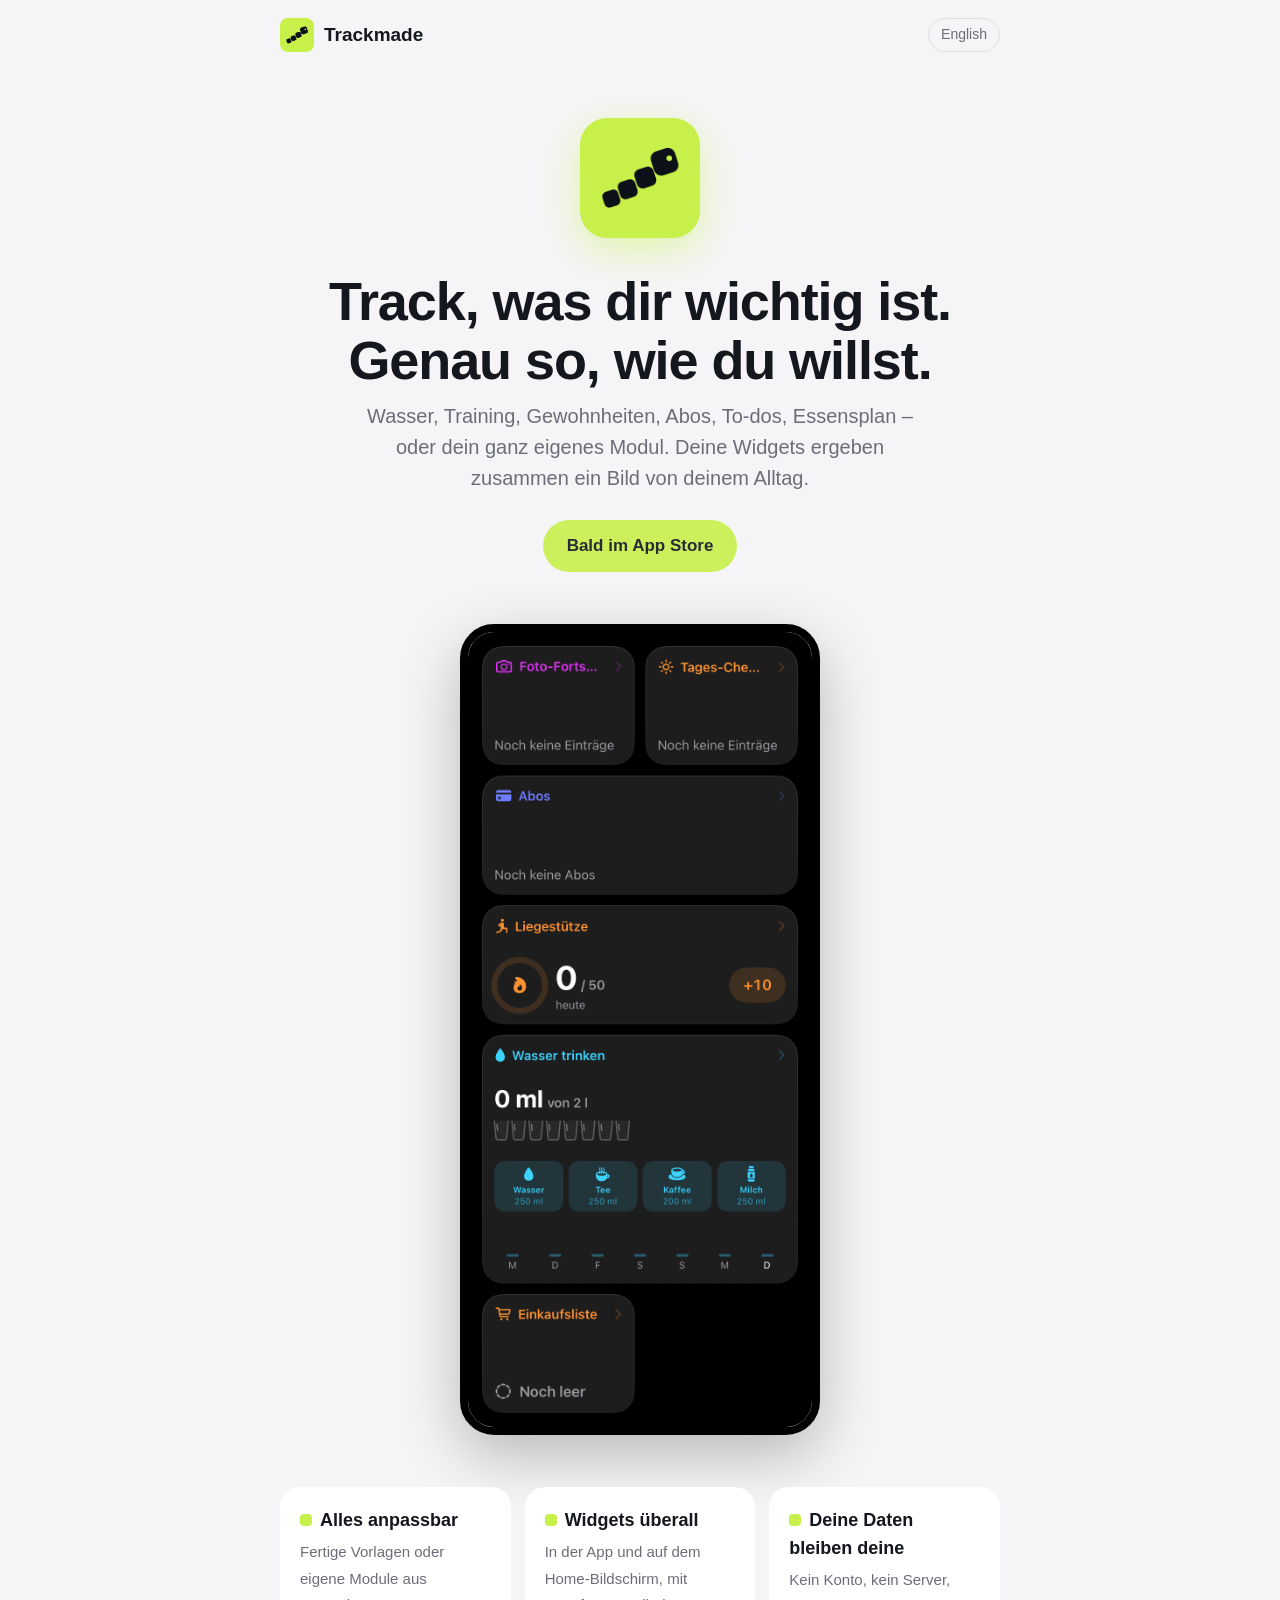
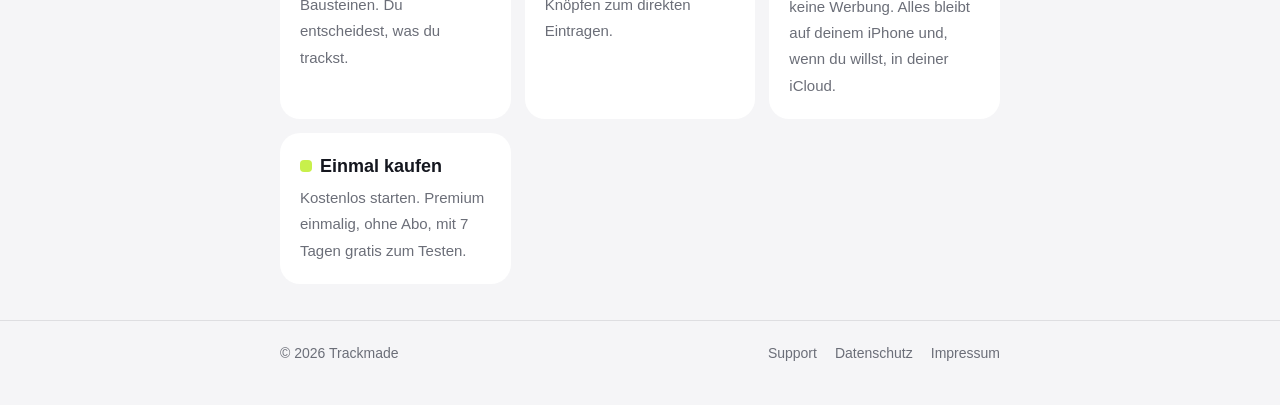
==== index.html @ c3628f33 "Website trackmade.de: Start, Datenschutz, Impressum, Support (DE/EN) Co-Authored-By: Claude Opus 5.5" ====
<!doctype html>
<html lang="de">
<head>
<meta charset="utf-8">
<meta name="viewport" content="width=device-width, initial-scale=1">
<title>Trackmade – deine eigene Tracking-App</title>
<meta name="description" content="Trackmade – deine eigene Tracking-App fürs iPhone.">
<link rel="stylesheet" href="style.css">
<link rel="icon" href="img/icon.png">
<link rel="apple-touch-icon" href="img/apple-touch-icon.png">
</head>
<body>
<header><div class="wrap">
  <a class="brand" href=""><img src="img/icon.png" alt=""> Trackmade</a>
  <a class="lang" href="en/">English</a>
</div></header>
<main class="wrap">
<section class="hero">
  <img class="icon" src="img/icon.png" alt="Trackmade-Icon">
  <h1>Track, was dir wichtig ist.<br>Genau so, wie du willst.</h1>
  <p>Wasser, Training, Gewohnheiten, Abos, To-dos, Essensplan – oder dein ganz eigenes Modul. Deine Widgets ergeben zusammen ein Bild von deinem Alltag.</p>
  <span class="badge soon">Bald im App Store</span>
</section>
<section class="screen"><img src="img/screen-home.png" alt="Trackmade Startseite mit Widgets"></section>
<section class="features">
  <div class="feature"><b><span class="dot"></span>Alles anpassbar</b><span>Fertige Vorlagen oder eigene Module aus Bausteinen. Du entscheidest, was du trackst.</span></div>
  <div class="feature"><b><span class="dot"></span>Widgets überall</b><span>In der App und auf dem Home-Bildschirm, mit Knöpfen zum direkten Eintragen.</span></div>
  <div class="feature"><b><span class="dot"></span>Deine Daten bleiben deine</b><span>Kein Konto, kein Server, keine Werbung. Alles bleibt auf deinem iPhone und, wenn du willst, in deiner iCloud.</span></div>
  <div class="feature"><b><span class="dot"></span>Einmal kaufen</b><span>Kostenlos starten. Premium einmalig, ohne Abo, mit 7 Tagen gratis zum Testen.</span></div>
</section>
</main>
<footer><div class="wrap">
  <span>© 2026 Trackmade</span>
  <nav>
    <a href="support.html">Support</a>
    <a href="datenschutz.html">Datenschutz</a>
    <a href="impressum.html">Impressum</a>
  </nav>
</div></footer>
</body>
</html>
---- style.css ----
/* Trackmade – Website (17.11.2026). Schlicht wie die App: Limette, Tinte, Systemschrift. */
:root {
  --lime: #C8F04B;
  --ink: #15171F;
  --bg: #F5F5F7;
  --card: #FFFFFF;
  --text: #15171F;
  --muted: #6B6E78;
  --line: rgba(21, 23, 31, 0.10);
}
@media (prefers-color-scheme: dark) {
  :root {
    --bg: #0B0C10;
    --card: #17191F;
    --text: #F2F3F5;
    --muted: #9A9DA6;
    --line: rgba(255, 255, 255, 0.10);
  }
}
* { box-sizing: border-box; }
html { -webkit-text-size-adjust: 100%; }
body {
  margin: 0;
  background: var(--bg);
  color: var(--text);
  font: 17px/1.55 -apple-system, BlinkMacSystemFont, "SF Pro Text", "Helvetica Neue", Arial, sans-serif;
}
a { color: inherit; }
.wrap { max-width: 760px; margin: 0 auto; padding: 0 20px; }

/* Kopf */
header { padding: 18px 0; }
header .wrap { display: flex; align-items: center; justify-content: space-between; gap: 12px; }
.brand { display: flex; align-items: center; gap: 10px; text-decoration: none; font-weight: 700; font-size: 19px; }
.brand img { width: 34px; height: 34px; border-radius: 8px; }
.lang { font-size: 14px; color: var(--muted); text-decoration: none; border: 1px solid var(--line); padding: 5px 12px; border-radius: 999px; }

/* Startseite */
.hero { text-align: center; padding: 48px 0 24px; }
.hero img.icon { width: 120px; height: 120px; border-radius: 27px; box-shadow: 0 12px 40px rgba(200, 240, 75, 0.45); }
.hero h1 { font-size: clamp(34px, 7vw, 54px); line-height: 1.08; margin: 26px 0 12px; letter-spacing: -0.02em; }
.hero p { font-size: 20px; color: var(--muted); margin: 0 auto; max-width: 560px; }
.badge {
  display: inline-block; margin-top: 26px; padding: 13px 24px; border-radius: 999px;
  background: var(--lime); color: var(--ink); font-weight: 700; text-decoration: none;
}
.badge.soon { opacity: 0.9; }
.screen { text-align: center; padding: 28px 0 8px; }
.screen img { width: min(360px, 88%); border-radius: 34px; border: 8px solid #000; box-shadow: 0 20px 60px rgba(0, 0, 0, 0.25); }
.features { display: grid; grid-template-columns: repeat(auto-fit, minmax(210px, 1fr)); gap: 14px; padding: 36px 0; }
.feature { background: var(--card); border-radius: 20px; padding: 20px; }
.feature b { display: block; font-size: 18px; margin-bottom: 4px; }
.feature span { color: var(--muted); font-size: 15px; }
.dot { display: inline-block; width: 12px; height: 12px; border-radius: 4px; background: var(--lime); margin-right: 8px; }

/* Textseiten */
main.doc { padding-top: 20px; padding-bottom: 40px; }
main.doc h1 { font-size: 34px; letter-spacing: -0.01em; margin: 10px 0 6px; }
main.doc .stand { color: var(--muted); font-size: 15px; margin: 0 0 24px; }
main.doc h2 { font-size: 21px; margin: 34px 0 8px; }
main.doc p, main.doc li { color: var(--text); }
main.doc .box { background: var(--card); border-radius: 18px; padding: 18px 20px; margin: 18px 0; }
main.doc .box p { margin: 6px 0; }
main.doc ul { padding-left: 22px; }
main.doc li { margin: 4px 0; }
.faq details { background: var(--card); border-radius: 16px; padding: 14px 18px; margin: 10px 0; }
.faq summary { font-weight: 600; cursor: pointer; }
.faq details p { margin: 10px 0 2px; color: var(--muted); }

/* Fuß */
footer { border-top: 1px solid var(--line); padding: 22px 0 40px; color: var(--muted); font-size: 14px; }
footer .wrap { display: flex; flex-wrap: wrap; gap: 8px 20px; justify-content: space-between; }
footer nav { display: flex; gap: 18px; flex-wrap: wrap; }
footer a { text-decoration: none; }
footer a:hover { text-decoration: underline; }
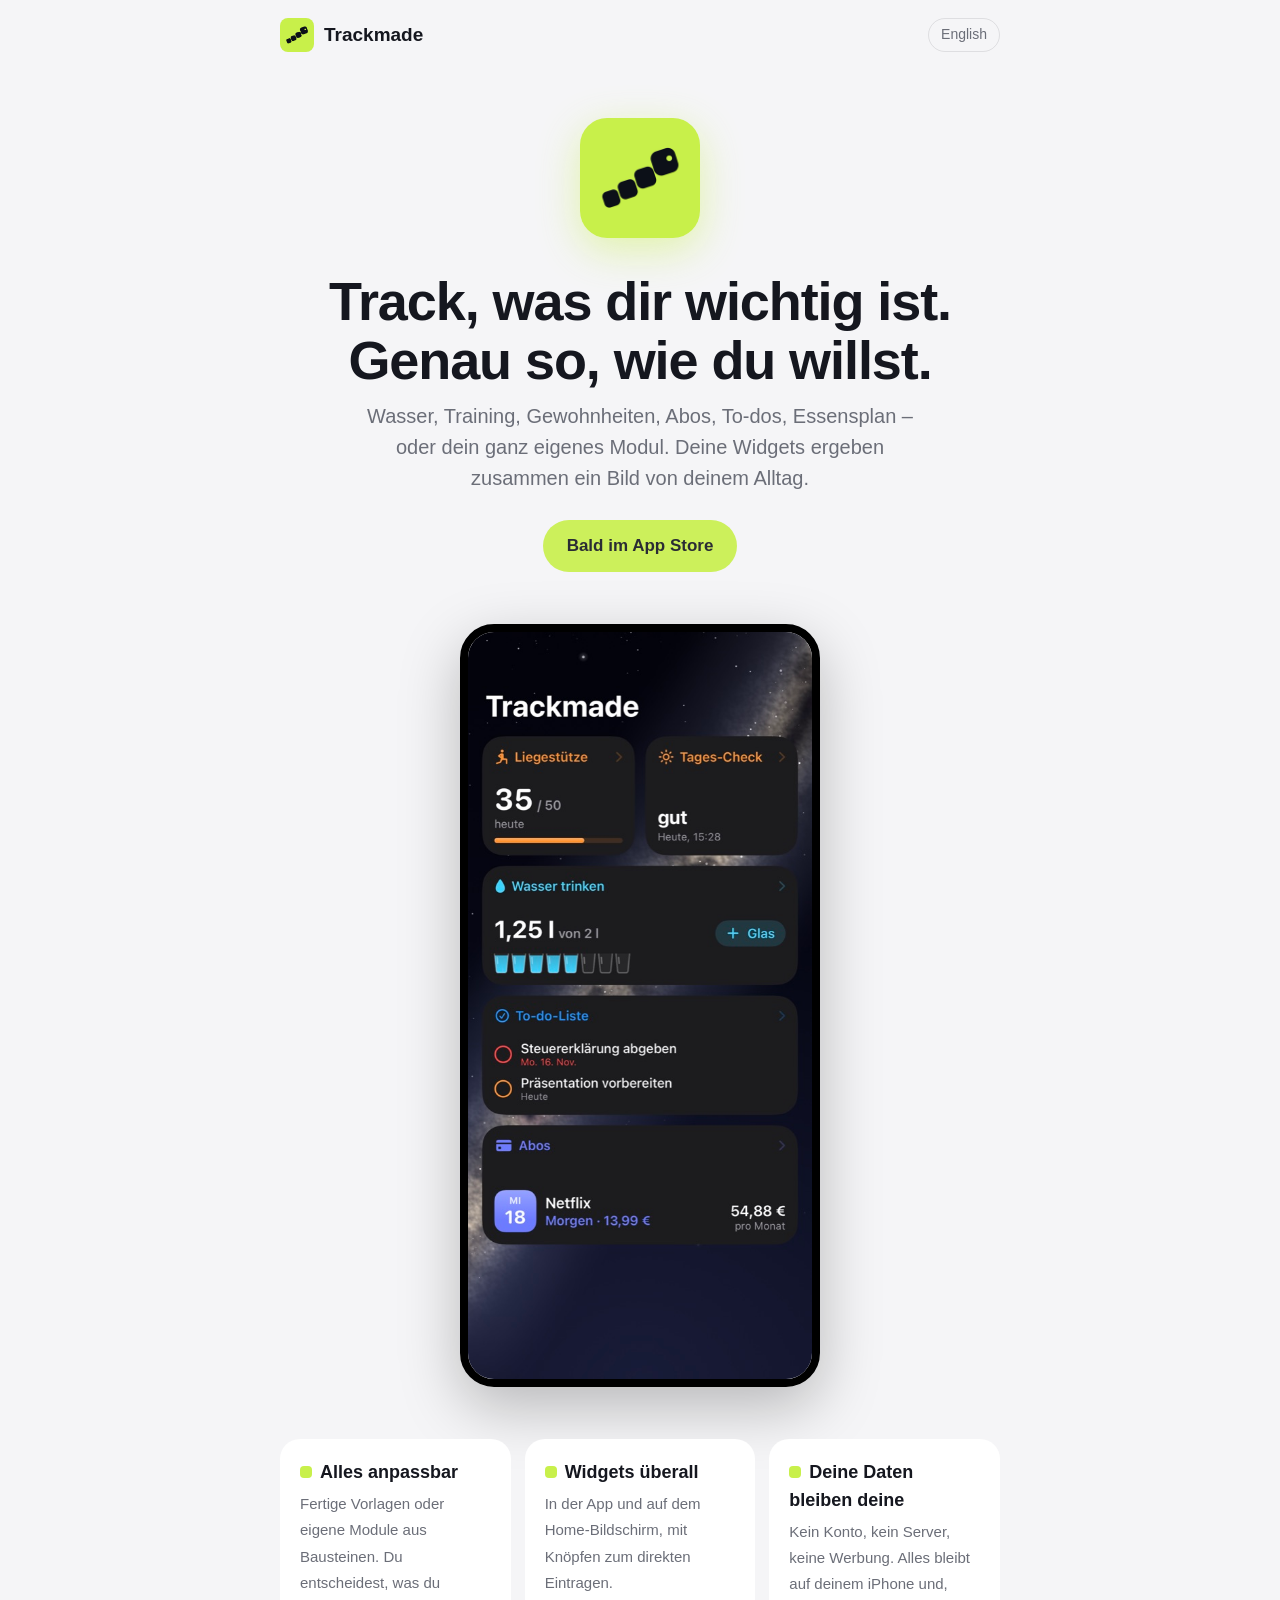
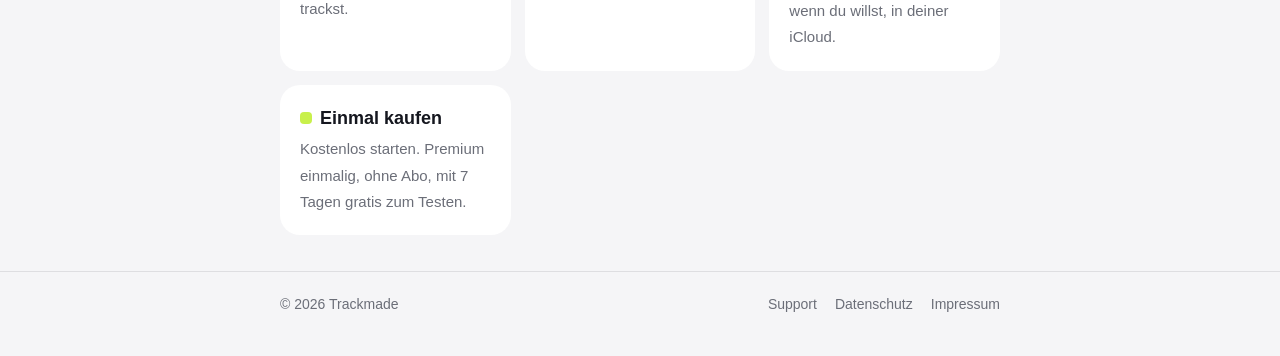
==== commit a52038cc: "Startseite: echtes Beispielbild auf der Milchstraße (DE/EN) Co-Authored-By: Claude Opus 5.5 <noreply" ====
--- a/index.html
+++ b/index.html
@@ -21,7 +21,7 @@
   <p>Wasser, Training, Gewohnheiten, Abos, To-dos, Essensplan – oder dein ganz eigenes Modul. Deine Widgets ergeben zusammen ein Bild von deinem Alltag.</p>
   <span class="badge soon">Bald im App Store</span>
 </section>
-<section class="screen"><img src="img/screen-home.png" alt="Trackmade Startseite mit Widgets"></section>
+<section class="screen"><img src="img/screen-home.jpg" alt="Trackmade Startseite mit Widgets"></section>
 <section class="features">
   <div class="feature"><b><span class="dot"></span>Alles anpassbar</b><span>Fertige Vorlagen oder eigene Module aus Bausteinen. Du entscheidest, was du trackst.</span></div>
   <div class="feature"><b><span class="dot"></span>Widgets überall</b><span>In der App und auf dem Home-Bildschirm, mit Knöpfen zum direkten Eintragen.</span></div>
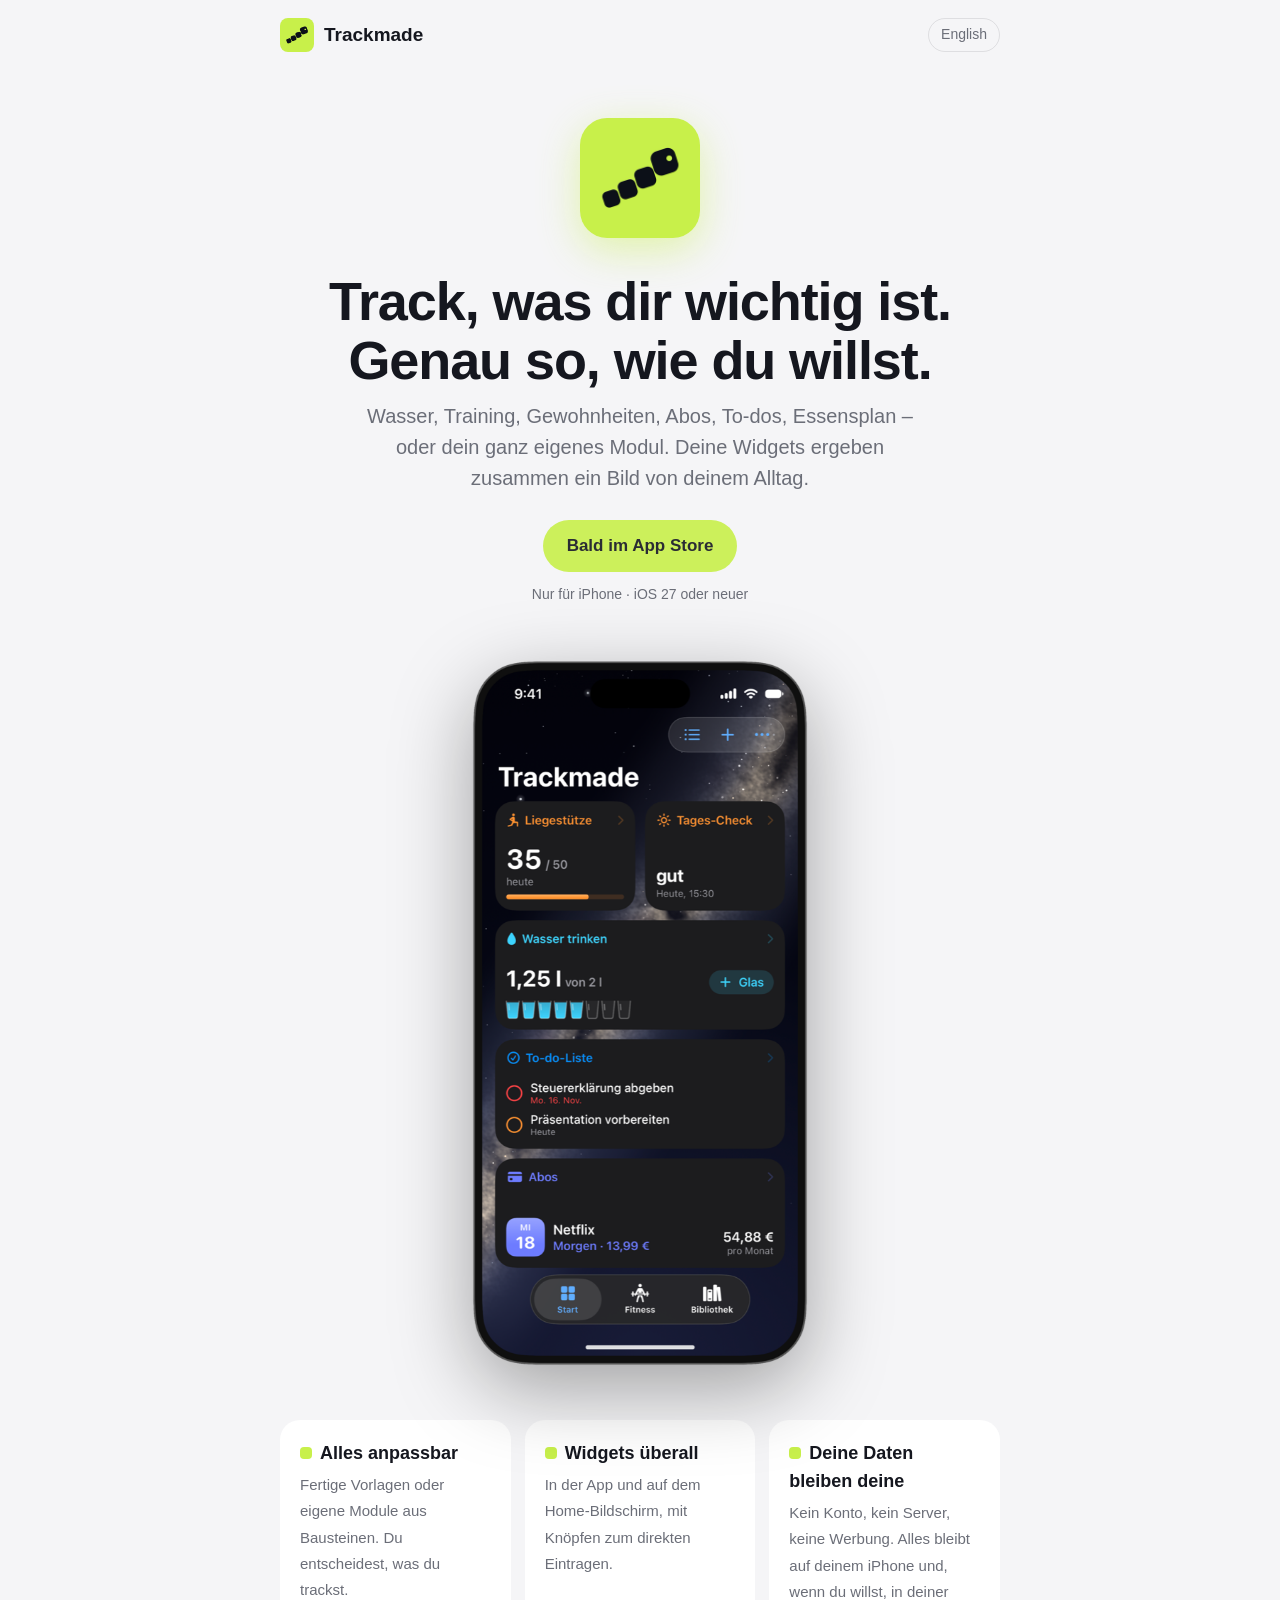
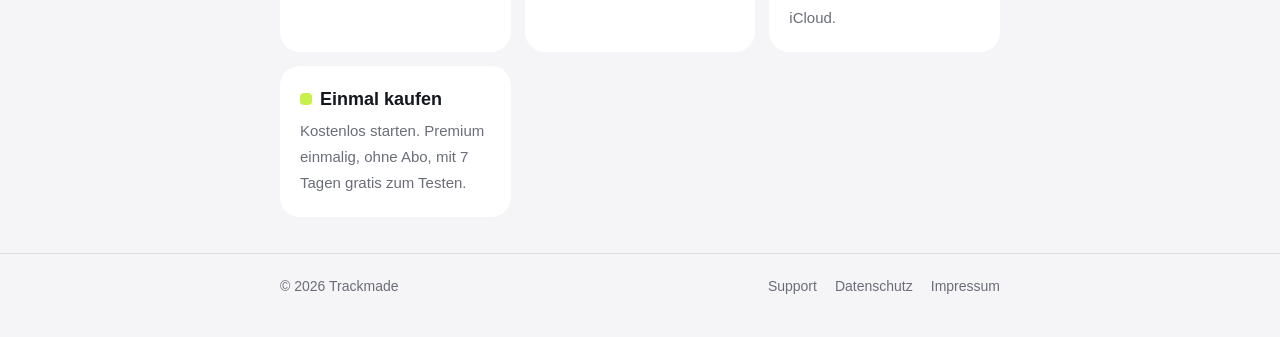
==== commit baad8085: "Startseite: iPhone-Mockup mit Statusleiste und Tab-Leiste, Hinweis „Nur für iPhone“ Co-Authored-By: " ====
--- a/index.html
+++ b/index.html
@@ -20,8 +20,9 @@
   <h1>Track, was dir wichtig ist.<br>Genau so, wie du willst.</h1>
   <p>Wasser, Training, Gewohnheiten, Abos, To-dos, Essensplan – oder dein ganz eigenes Modul. Deine Widgets ergeben zusammen ein Bild von deinem Alltag.</p>
   <span class="badge soon">Bald im App Store</span>
+  <p class="platform"> Nur für iPhone · iOS 27 oder neuer</p>
 </section>
-<section class="screen"><img src="img/screen-home.jpg" alt="Trackmade Startseite mit Widgets"></section>
+<section class="screen"><img src="img/screen-home.png" alt="Trackmade Startseite mit Widgets"></section>
 <section class="features">
   <div class="feature"><b><span class="dot"></span>Alles anpassbar</b><span>Fertige Vorlagen oder eigene Module aus Bausteinen. Du entscheidest, was du trackst.</span></div>
   <div class="feature"><b><span class="dot"></span>Widgets überall</b><span>In der App und auf dem Home-Bildschirm, mit Knöpfen zum direkten Eintragen.</span></div>
--- a/style.css
+++ b/style.css
@@ -45,8 +45,9 @@
   background: var(--lime); color: var(--ink); font-weight: 700; text-decoration: none;
 }
 .badge.soon { opacity: 0.9; }
+.hero p.platform { font-size: 14px; margin-top: 12px; color: var(--muted); }
 .screen { text-align: center; padding: 28px 0 8px; }
-.screen img { width: min(360px, 88%); border-radius: 34px; border: 8px solid #000; box-shadow: 0 20px 60px rgba(0, 0, 0, 0.25); }
+.screen img { width: min(340px, 86%); height: auto; filter: drop-shadow(0 24px 40px rgba(0, 0, 0, 0.35)); }
 .features { display: grid; grid-template-columns: repeat(auto-fit, minmax(210px, 1fr)); gap: 14px; padding: 36px 0; }
 .feature { background: var(--card); border-radius: 20px; padding: 20px; }
 .feature b { display: block; font-size: 18px; margin-bottom: 4px; }
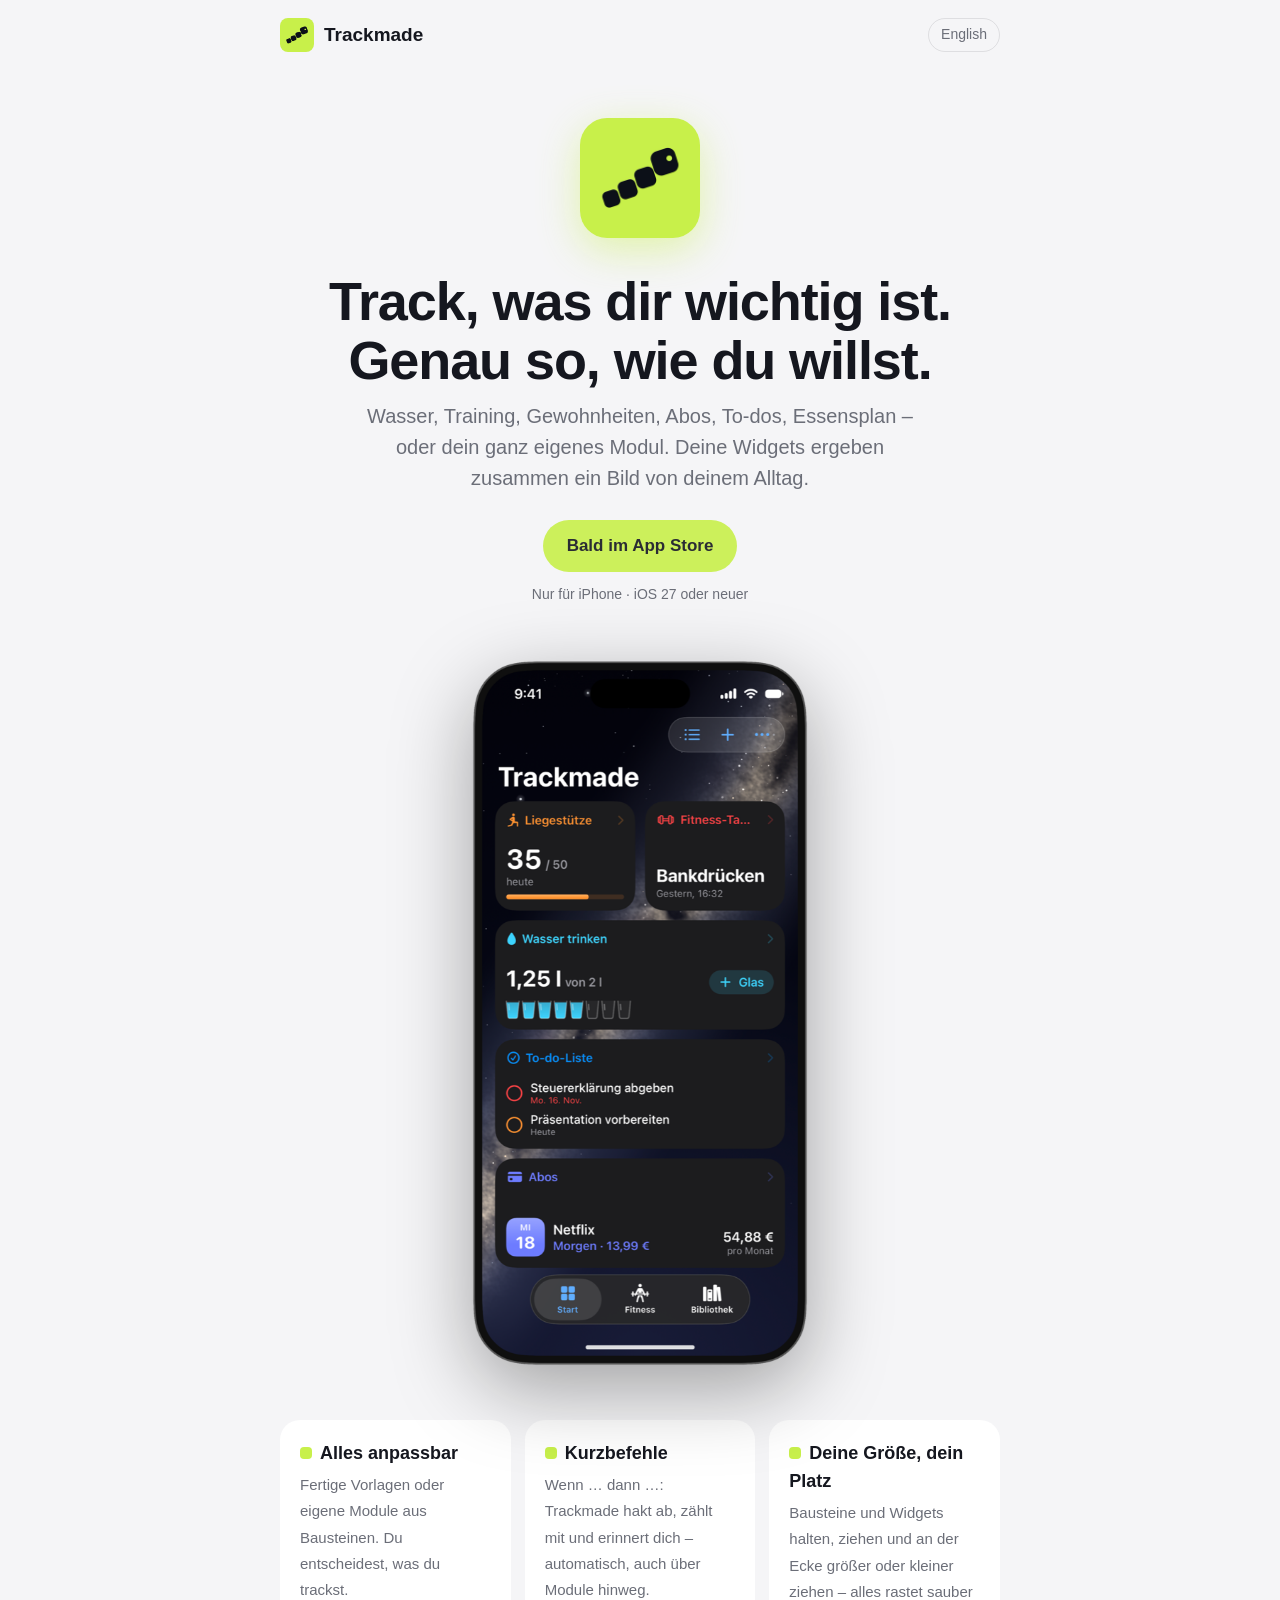
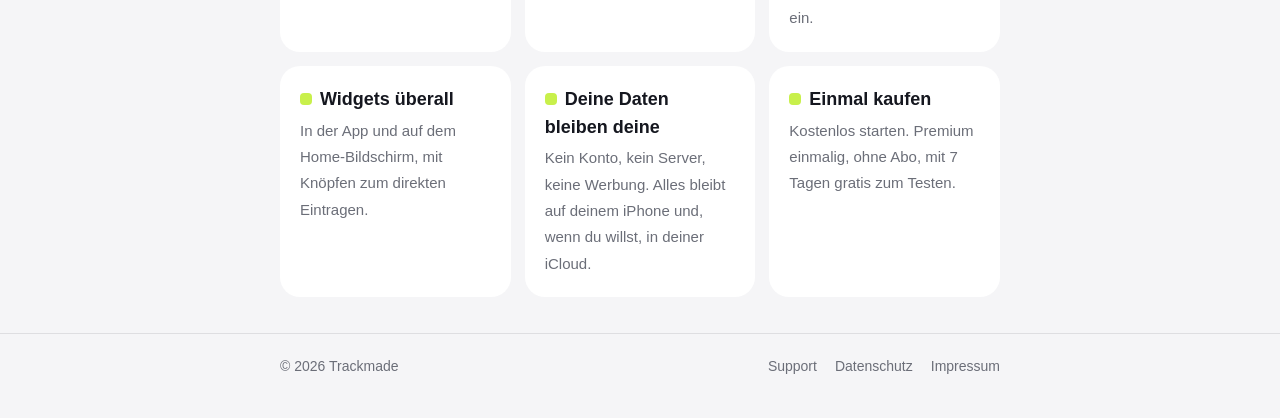
==== commit d62f2d54: "Kurzbefehle statt Regeln, Datenschutz und Support ergänzt - Datenschutz (DE/EN): „Kurzbefehle“ statt" ====
--- a/index.html
+++ b/index.html
@@ -25,6 +25,8 @@
 <section class="screen"><img src="img/screen-home.png" alt="Trackmade Startseite mit Widgets"></section>
 <section class="features">
   <div class="feature"><b><span class="dot"></span>Alles anpassbar</b><span>Fertige Vorlagen oder eigene Module aus Bausteinen. Du entscheidest, was du trackst.</span></div>
+  <div class="feature"><b><span class="dot"></span>Kurzbefehle</b><span>Wenn … dann …: Trackmade hakt ab, zählt mit und erinnert dich – automatisch, auch über Module hinweg.</span></div>
+  <div class="feature"><b><span class="dot"></span>Deine Größe, dein Platz</b><span>Bausteine und Widgets halten, ziehen und an der Ecke größer oder kleiner ziehen – alles rastet sauber ein.</span></div>
   <div class="feature"><b><span class="dot"></span>Widgets überall</b><span>In der App und auf dem Home-Bildschirm, mit Knöpfen zum direkten Eintragen.</span></div>
   <div class="feature"><b><span class="dot"></span>Deine Daten bleiben deine</b><span>Kein Konto, kein Server, keine Werbung. Alles bleibt auf deinem iPhone und, wenn du willst, in deiner iCloud.</span></div>
   <div class="feature"><b><span class="dot"></span>Einmal kaufen</b><span>Kostenlos starten. Premium einmalig, ohne Abo, mit 7 Tagen gratis zum Testen.</span></div>
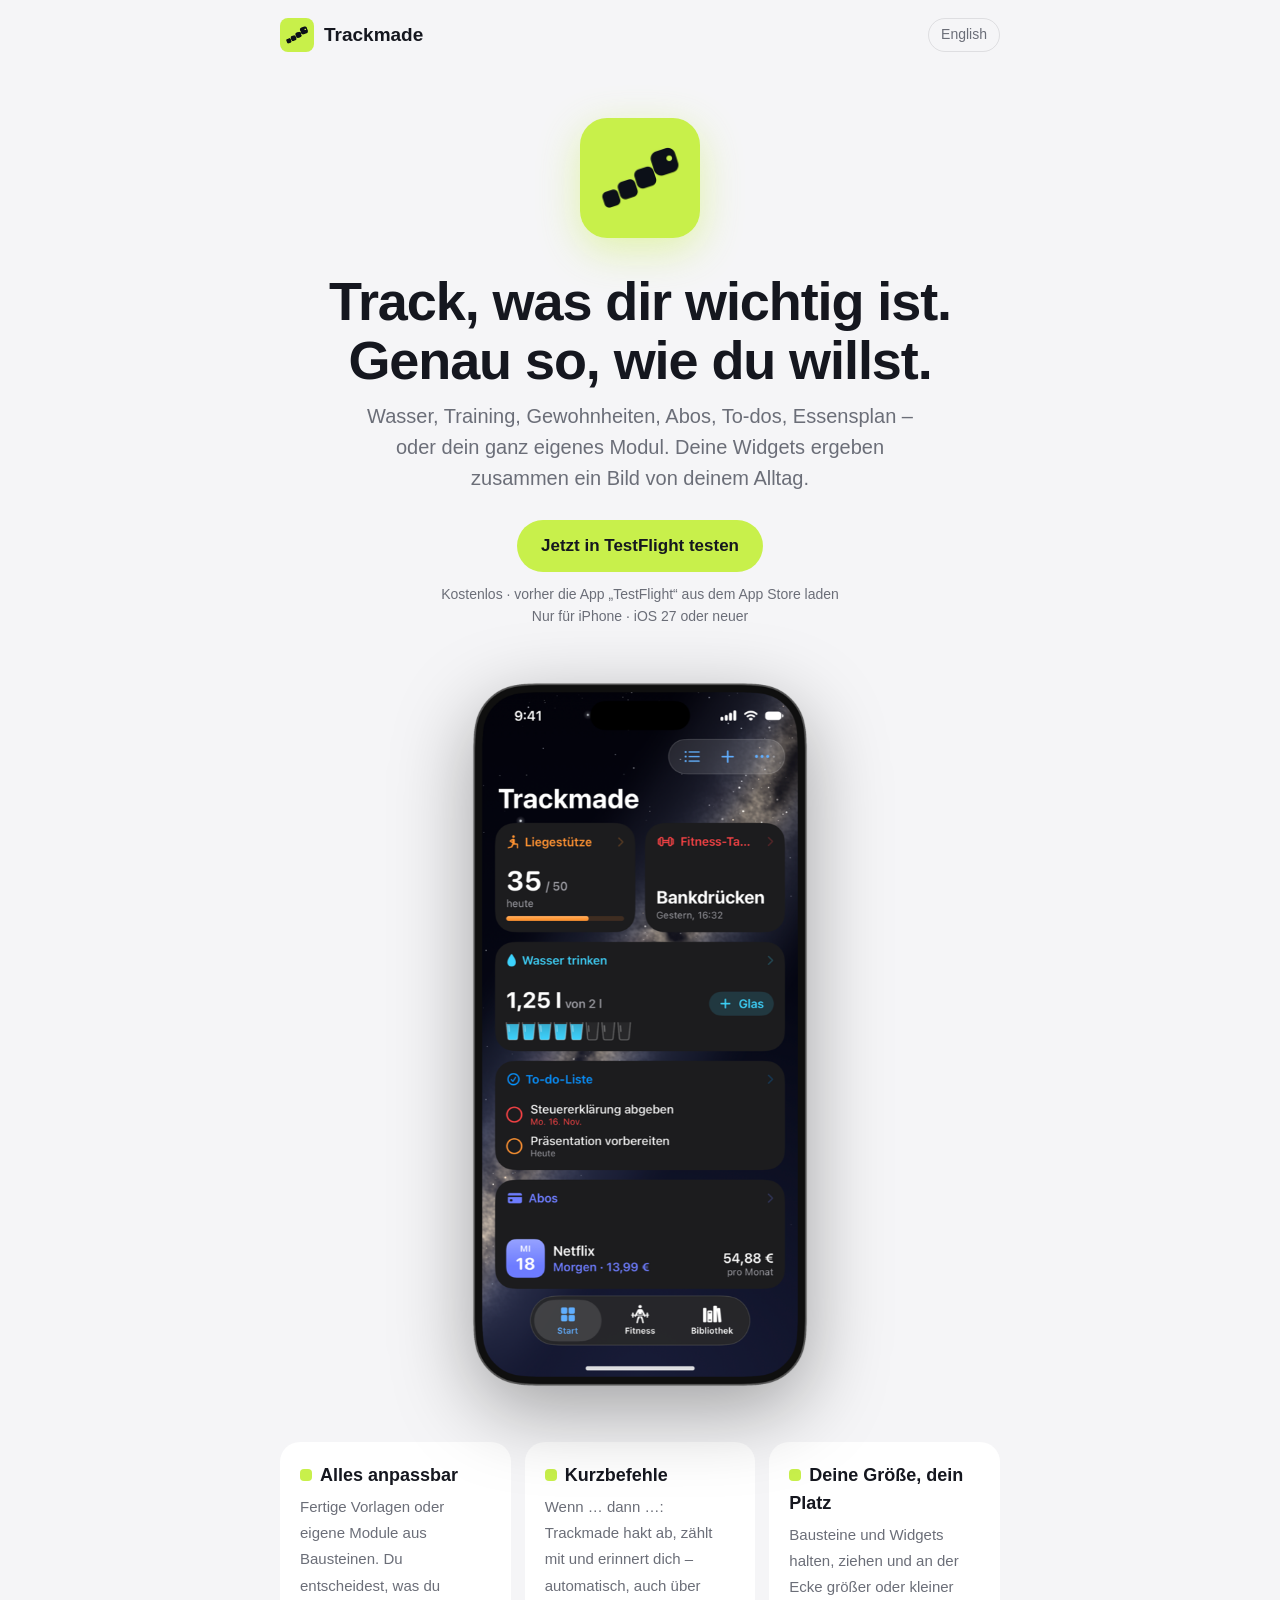
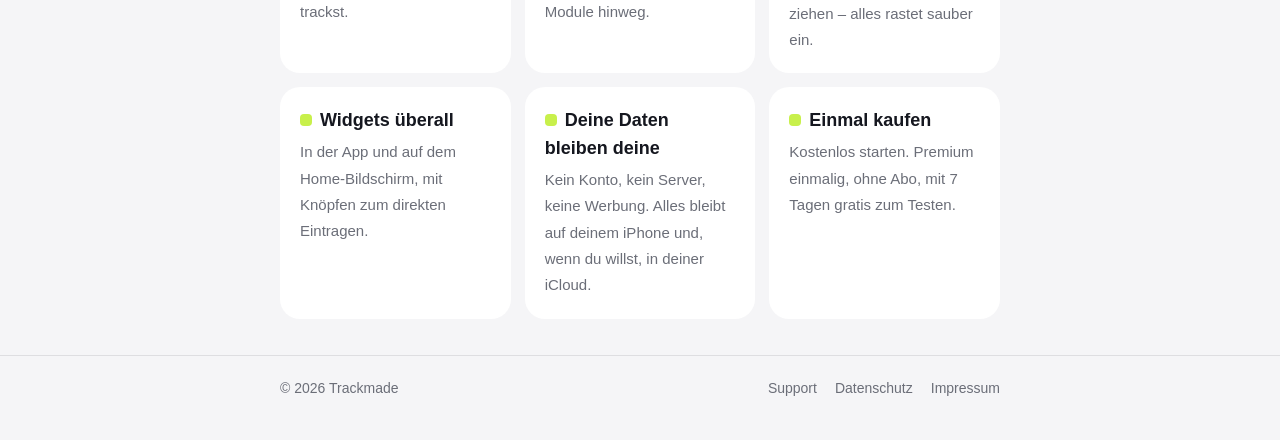
==== commit 6b054785: "Startseite: „Jetzt in TestFlight testen“ statt „Bald im App Store“ Knopf führt zum öffentlichen Test" ====
--- a/index.html
+++ b/index.html
@@ -19,8 +19,8 @@
   <img class="icon" src="img/icon.png" alt="Trackmade-Icon">
   <h1>Track, was dir wichtig ist.<br>Genau so, wie du willst.</h1>
   <p>Wasser, Training, Gewohnheiten, Abos, To-dos, Essensplan – oder dein ganz eigenes Modul. Deine Widgets ergeben zusammen ein Bild von deinem Alltag.</p>
-  <span class="badge soon">Bald im App Store</span>
-  <p class="platform"> Nur für iPhone · iOS 27 oder neuer</p>
+  <a class="badge" href="https://testflight.apple.com/join/fju6zgPs">Jetzt in TestFlight testen</a>
+  <p class="platform">Kostenlos · vorher die App „TestFlight“ aus dem App Store laden<br>Nur für iPhone · iOS 27 oder neuer</p>
 </section>
 <section class="screen"><img src="img/screen-home.png" alt="Trackmade Startseite mit Widgets"></section>
 <section class="features">
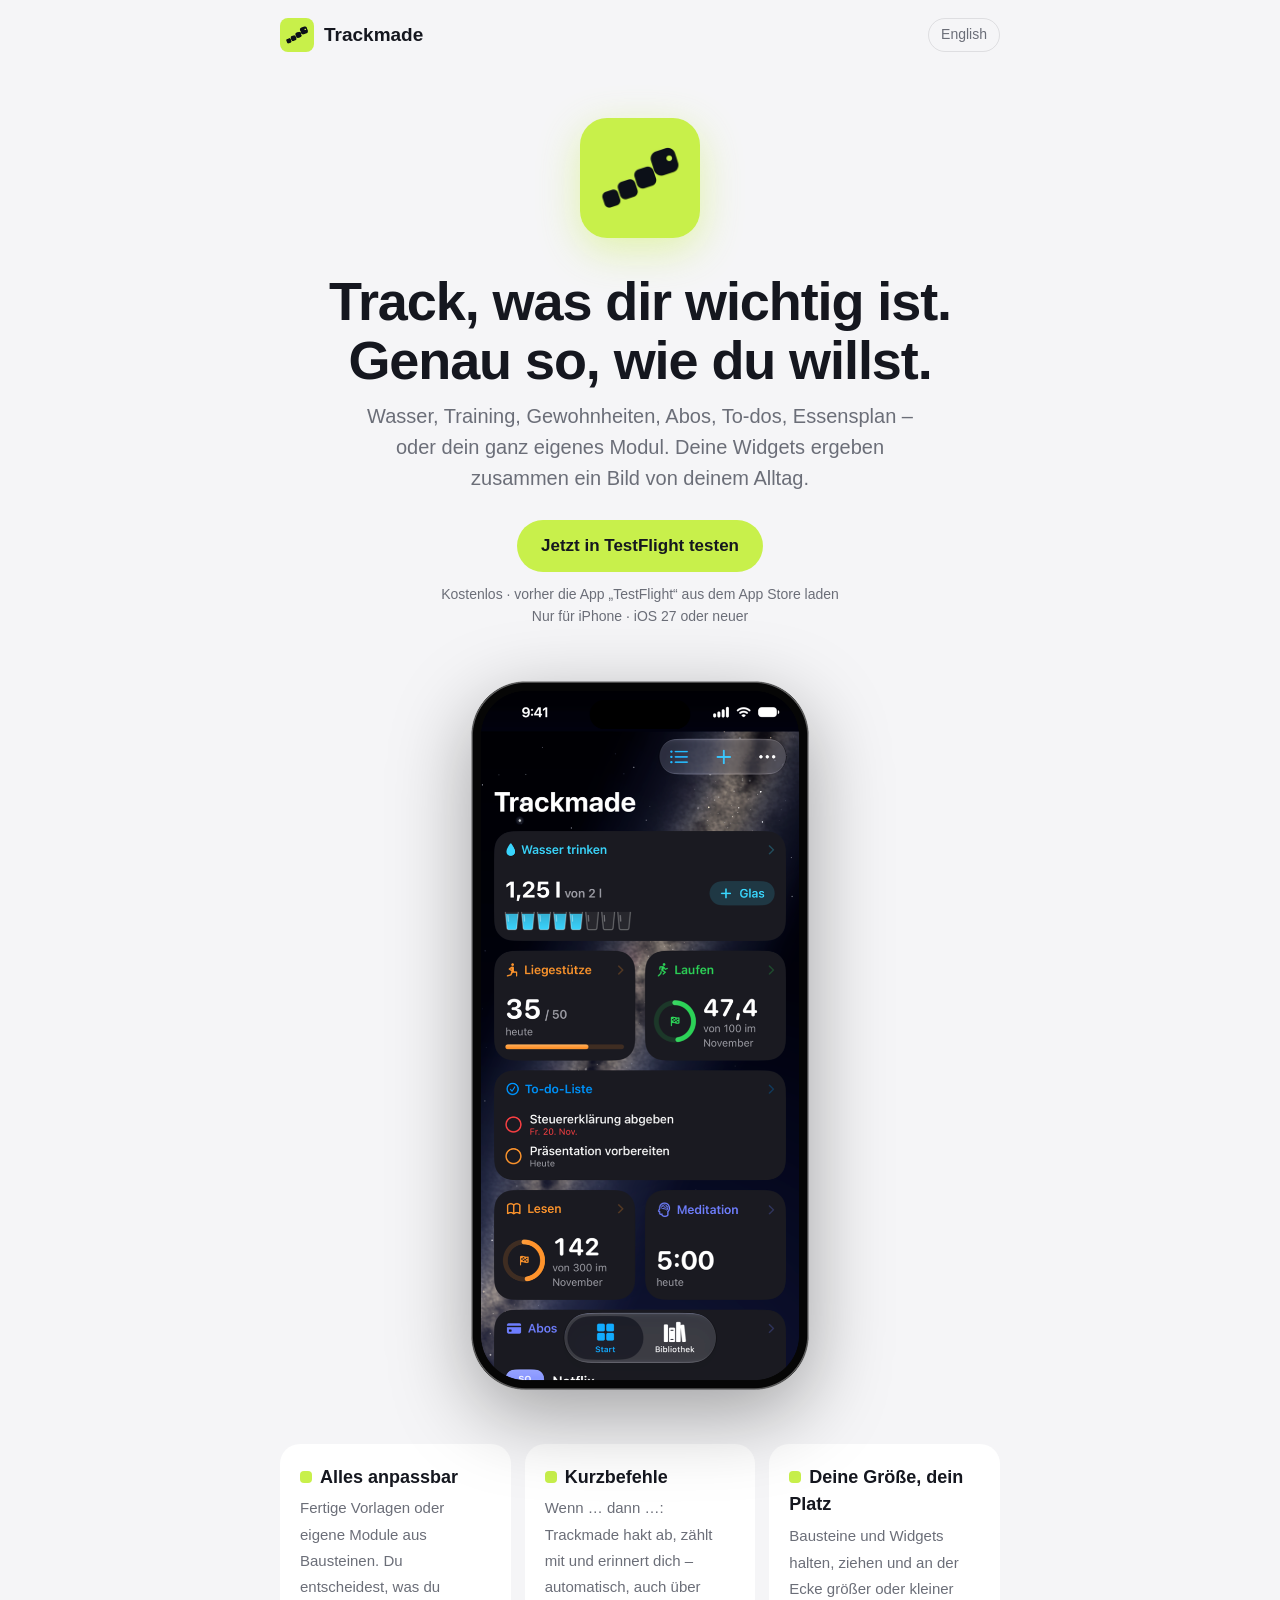
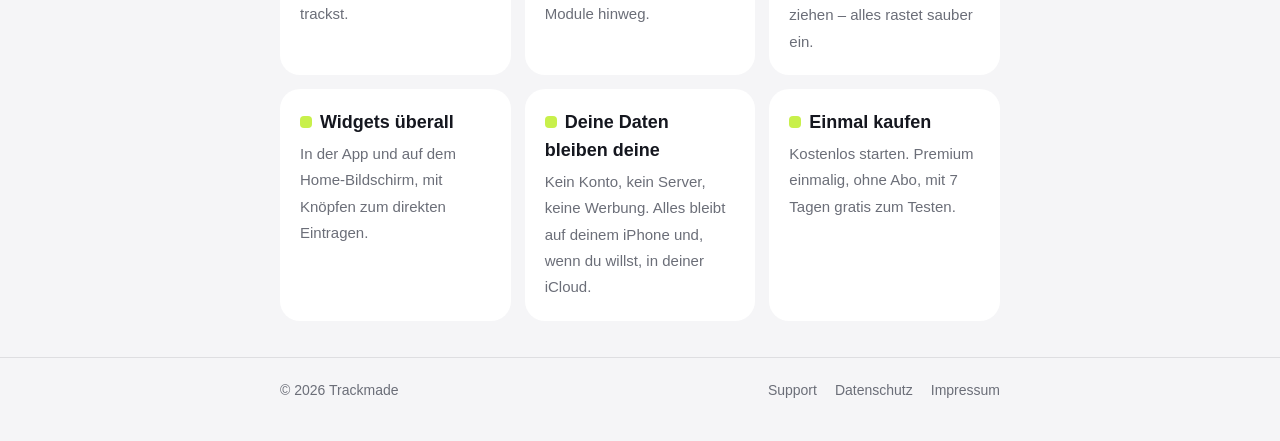
==== commit ec15d269: "Neues Startseiten-Bild (Beispielmodule, DE/EN) Co-Authored-By: Claude Opus 5.5 <noreply@anthropic.co" ====
--- a/index.html
+++ b/index.html
@@ -22,7 +22,7 @@
   <a class="badge" href="https://testflight.apple.com/join/fju6zgPs">Jetzt in TestFlight testen</a>
   <p class="platform">Kostenlos · vorher die App „TestFlight“ aus dem App Store laden<br>Nur für iPhone · iOS 27 oder neuer</p>
 </section>
-<section class="screen"><img src="img/screen-home.png" alt="Trackmade Startseite mit Widgets"></section>
+<section class="screen"><img src="img/screen-home.png" alt="Trackmade Startbildschirm mit Beispielmodulen"></section>
 <section class="features">
   <div class="feature"><b><span class="dot"></span>Alles anpassbar</b><span>Fertige Vorlagen oder eigene Module aus Bausteinen. Du entscheidest, was du trackst.</span></div>
   <div class="feature"><b><span class="dot"></span>Kurzbefehle</b><span>Wenn … dann …: Trackmade hakt ab, zählt mit und erinnert dich – automatisch, auch über Module hinweg.</span></div>
